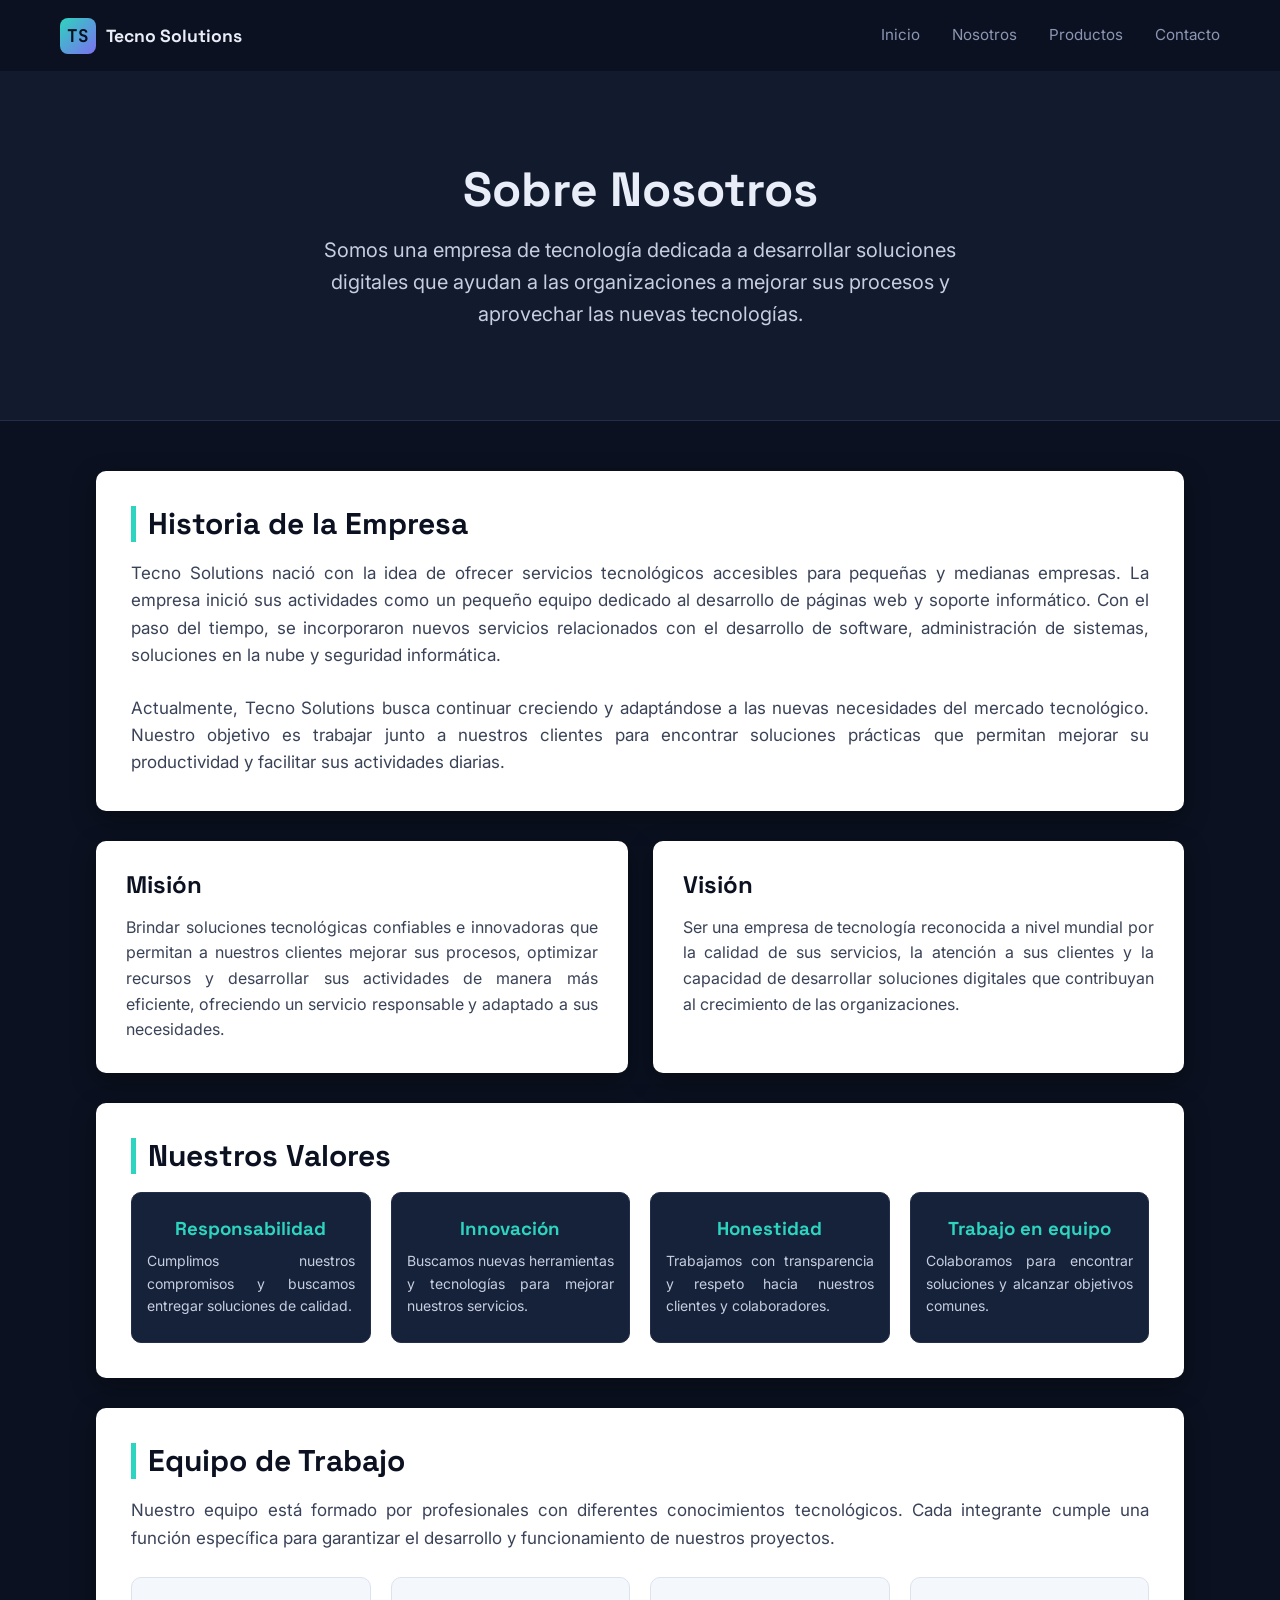
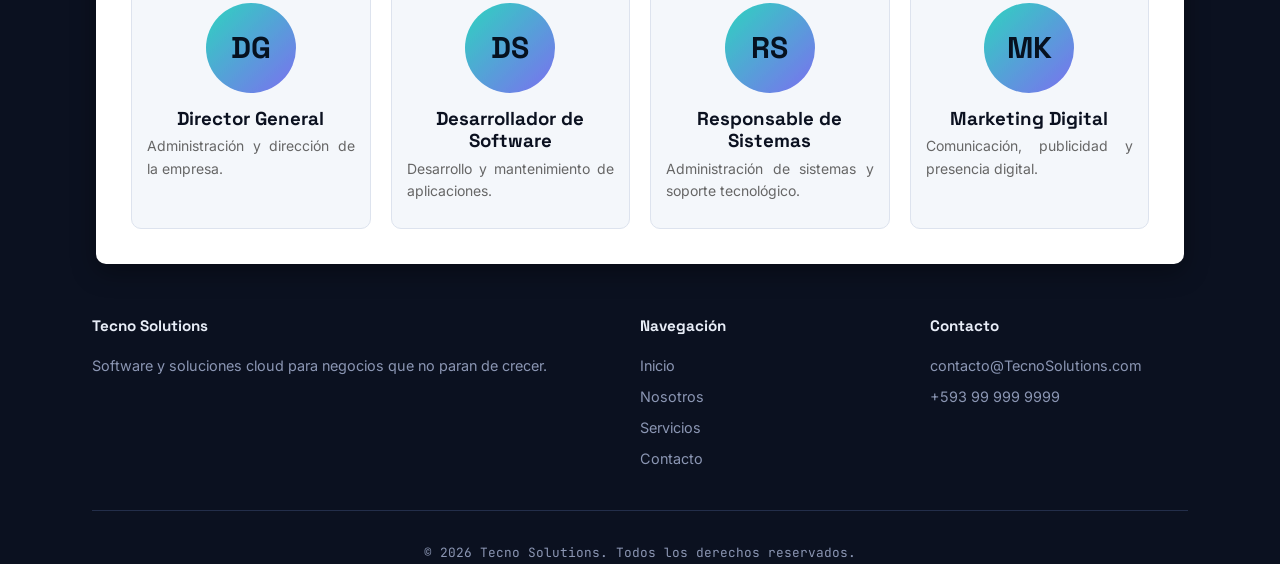
==== nosotros.html @ 28222edd "Modificacion y actualizacion archivos" ====
<!DOCTYPE html>
<html lang="es">
<head>
    <meta charset="UTF-8">
    <meta name="viewport" content="width=device-width, initial-scale=1.0">
    <meta name="description" content="Conoce nuestra empresa de tecnología, nuestra historia, misión, visión, valores y equipo de trabajo.">
    <title>Nosotros | Tecno Solutions</title>
   
    <link rel="stylesheet" href="assets/css/style.css">
</head>

<body>

    <header>
        <div class="container nav-wrapper">
            <a href="index.html" class="logo">
                <span class="logo-mark">TS</span>
                Tecno Solutions
            </a>
            <nav>
                <ul class="nav-menu">
                    <li><a href="index.html">Inicio</a></li>
                    <li><a href="nosotros.html">Nosotros</a></li>
                    <li><a href="productos.html">Productos</a></li>
                    <li><a href="contacto.html">Contacto</a></li>
                </ul>
            </nav>
        </div>
    </header>

    <section class="portada">

        <div>
            <h1>Sobre Nosotros</h1>

            <p>
                Somos una empresa de tecnología dedicada a desarrollar
                soluciones digitales que ayudan a las organizaciones a
                mejorar sus procesos y aprovechar las nuevas tecnologías.
            </p>
        </div>

    </section>

    <main class="contenedor">

        <section class="seccion">

            <h2>Historia de la Empresa</h2>

            <p>
                Tecno Solutions nació con la idea de ofrecer servicios
                tecnológicos accesibles para pequeñas y medianas empresas.
                La empresa inició sus actividades como un pequeño equipo
                dedicado al desarrollo de páginas web y soporte informático.
                Con el paso del tiempo, se incorporaron nuevos servicios
                relacionados con el desarrollo de software, administración
                de sistemas, soluciones en la nube y seguridad informática.
            </p>

            <br>

            <p>
                Actualmente, Tecno Solutions busca continuar creciendo y
                adaptándose a las nuevas necesidades del mercado tecnológico.
                Nuestro objetivo es trabajar junto a nuestros clientes para
                encontrar soluciones prácticas que permitan mejorar su
                productividad y facilitar sus actividades diarias.
            </p>

        </section>

        <div class="mision-vision">

            <section class="tarjeta">

                <h2>Misión</h2>

                <p>
                    Brindar soluciones tecnológicas confiables e innovadoras
                    que permitan a nuestros clientes mejorar sus procesos,
                    optimizar recursos y desarrollar sus actividades de manera
                    más eficiente, ofreciendo un servicio responsable y
                    adaptado a sus necesidades.
                </p>

            </section>

            <section class="tarjeta">

                <h2>Visión</h2>

                <p>
                    Ser una empresa de tecnología reconocida a nivel mundial
                    por la calidad de sus servicios, la atención a sus clientes
                    y la capacidad de desarrollar soluciones digitales que
                    contribuyan al crecimiento de las organizaciones.
                </p>

            </section>

        </div>

        <section class="seccion">

            <h2>Nuestros Valores</h2>

            <div class="valores">

                <div class="valor">
                    <h3>Responsabilidad</h3>
                    <p>
                        Cumplimos nuestros compromisos y buscamos entregar
                        soluciones de calidad.
                    </p>
                </div>

                <div class="valor">
                    <h3>Innovación</h3>
                    <p>
                        Buscamos nuevas herramientas y tecnologías para
                        mejorar nuestros servicios.
                    </p>
                </div>

                <div class="valor">
                    <h3>Honestidad</h3>
                    <p>
                        Trabajamos con transparencia y respeto hacia nuestros
                        clientes y colaboradores.
                    </p>
                </div>

                <div class="valor">
                    <h3>Trabajo en equipo</h3>
                    <p>
                        Colaboramos para encontrar soluciones y alcanzar
                        objetivos comunes.
                    </p>
                </div>

            </div>

        </section>

        <section class="seccion">

            <h2>Equipo de Trabajo</h2>

            <p>
                Nuestro equipo está formado por profesionales con diferentes
                conocimientos tecnológicos. Cada integrante cumple una función
                específica para garantizar el desarrollo y funcionamiento de
                nuestros proyectos.
            </p>

            <div class="equipo">

                <div class="miembro">

                    <div class="foto">
                        DG
                    </div>

                    <h3>Director General</h3>

                    <p>
                        Administración y dirección de la empresa.
                    </p>

                </div>

                <div class="miembro">

                    <div class="foto">
                        DS
                    </div>

                    <h3>Desarrollador de Software</h3>

                    <p>
                        Desarrollo y mantenimiento de aplicaciones.
                    </p>

                </div>

                <div class="miembro">

                    <div class="foto">
                        RS
                    </div>

                    <h3>Responsable de Sistemas</h3>

                    <p>
                        Administración de sistemas y soporte tecnológico.
                    </p>

                </div>

                <div class="miembro">

                    <div class="foto">
                        MK
                    </div>

                    <h3>Marketing Digital</h3>

                    <p>
                        Comunicación, publicidad y presencia digital.
                    </p>

                </div>

            </div>

        </section>

    </main>

    <footer class="container">
        <div class="footer-grid">
            <div>
                <h4>Tecno Solutions</h4>
                <p>Software y soluciones cloud para negocios que no paran de crecer.</p>
            </div>
            <div>
                <h4>Navegación</h4>
                <a href="index.html">Inicio</a>
                <a href="nosotros.html">Nosotros</a>
                <a href="productos.html">Servicios</a>
                <a href="contacto.html">Contacto</a>
            </div>
            <div>
                <h4>Contacto</h4>
                <a href="mailto:contacto@TecnoSolutions.com">contacto@TecnoSolutions.com</a>
                <a href="tel:+593999999999">+593 99 999 9999</a>
            </div>
        </div>
        <div class="footer-bottom">
            © 2026 Tecno Solutions. Todos los derechos reservados.
        </div>
    </footer>

</body>
</html>
---- assets/css/style.css ----
/* =========================================================
   NODEWAVE TECHNOLOGIES — style.css
   Hoja de estilos BASE COMPARTIDA para todo el sitio.
   Todos los integrantes usan este archivo. Si necesitas
   agregar estilos SOLO para tu página, añádelos al final,
   en la sección "ESTILOS ESPECÍFICOS" con un comentario
   indicando tu nombre y tu página.
   ========================================================= */

@import url('https://fonts.googleapis.com/css2?family=Space+Grotesk:wght@500;600;700&family=Inter:wght@400;500;600&family=JetBrains+Mono:wght@400;500&display=swap');

:root {
  /* Paleta */
  --bg-primary: #0B1120;
  --bg-secondary: #121A2E;
  --bg-panel: #16213A;
  --border-subtle: #232E4A;
  --accent-teal: #2DD4BF;
  --accent-violet: #7C6FF0;
  --text-primary: #E8EDF7;
  --text-muted: #8B96B3;

  /* Tipografía */
  --font-display: 'Space Grotesk', sans-serif;
  --font-body: 'Inter', sans-serif;
  --font-mono: 'JetBrains Mono', monospace;

  /* Espaciado */
  --space-xs: 0.5rem;
  --space-sm: 1rem;
  --space-md: 2rem;
  --space-lg: 4rem;
  --space-xl: 6rem;

  --radius: 10px;
  --shadow-card: 0 8px 24px rgba(0, 0, 0, 0.35);
}

/* ---------- Reset básico ---------- */
* {
  margin: 0;
  padding: 0;
  box-sizing: border-box;
}

html {
  scroll-behavior: smooth;
}

body {
  background-color: var(--bg-primary);
  color: var(--text-primary);
  font-family: var(--font-body);
  line-height: 1.6;
}

img {
  max-width: 100%;
  display: block;
}

a {
  color: inherit;
  text-decoration: none;
}

ul {
  list-style: none;
}

h1, h2, h3 {
  font-family: var(--font-display);
  font-weight: 700;
  line-height: 1.2;
}

.eyebrow {
  font-family: var(--font-mono);
  font-size: 0.8rem;
  letter-spacing: 0.08em;
  color: var(--accent-teal);
  text-transform: uppercase;
}

.container {
  max-width: 1160px;
  margin: 0 auto;
  padding: 0 var(--space-md);
}

/* ---------- Botones ---------- */
.btn {
  display: inline-block;
  padding: 0.85rem 1.6rem;
  border-radius: var(--radius);
  font-family: var(--font-body);
  font-weight: 600;
  font-size: 0.95rem;
  border: 1px solid transparent;
  cursor: pointer;
  transition: transform 0.15s ease, background-color 0.15s ease, border-color 0.15s ease;
}

.btn-primary {
  background-color: var(--accent-teal);
  color: #05221D;
}

.btn-primary:hover {
  background-color: #24bfab;
  transform: translateY(-2px);
}

.btn-outline {
  background-color: transparent;
  color: var(--text-primary);
  border-color: var(--border-subtle);
}

.btn-outline:hover {
  border-color: var(--accent-teal);
  color: var(--accent-teal);
  transform: translateY(-2px);
}

/* ---------- Header / Navegación ---------- */
.site-header {
  position: sticky;
  top: 0;
  z-index: 10;
  background-color: rgba(11, 17, 32, 0.92);
  backdrop-filter: blur(6px);
  border-bottom: 1px solid var(--border-subtle);
}

.nav-wrapper {
  display: flex;
  align-items: center;
  justify-content: space-between;
  padding: 1.1rem 0;
}

.logo {
  display: flex;
  align-items: center;
  gap: 0.6rem;
  font-family: var(--font-display);
  font-size: 1.1rem;
  font-weight: 700;
}

.logo-mark {
  display: flex;
  align-items: center;
  justify-content: center;
  width: 36px;
  height: 36px;
  border-radius: 8px;
  background: linear-gradient(135deg, var(--accent-teal), var(--accent-violet));
  color: #06111F;
  font-family: var(--font-mono);
  font-weight: 700;
}

.nav-menu {
  display: flex;
  gap: var(--space-md);
}

.nav-menu a {
  font-size: 0.95rem;
  color: var(--text-muted);
  padding: 0.4rem 0;
  border-bottom: 2px solid transparent;
  transition: color 0.15s ease, border-color 0.15s ease;
}

.nav-menu a:hover,
.nav-menu a.active {
  color: var(--text-primary);
  border-bottom-color: var(--accent-teal);
}

/* ---------- Footer ---------- */
.site-footer {
  border-top: 1px solid var(--border-subtle);
  padding: var(--space-lg) 0 var(--space-md);
  margin-top: var(--space-xl);
}

.footer-grid {
  display: grid;
  grid-template-columns: 2fr 1fr 1fr;
  gap: var(--space-md);
  margin-bottom: var(--space-md);
}

.footer-grid h4 {
  font-family: var(--font-display);
  font-size: 0.95rem;
  margin-bottom: var(--space-sm);
  color: var(--text-primary);
}

.footer-grid p,
.footer-grid a {
  color: var(--text-muted);
  font-size: 0.9rem;
  display: block;
  margin-bottom: 0.5rem;
}

.footer-grid a:hover {
  color: var(--accent-teal);
}

.footer-bottom {
  text-align: center;
  font-size: 0.8rem;
  color: var(--text-muted);
  padding-top: var(--space-md);
  border-top: 1px solid var(--border-subtle);
  font-family: var(--font-mono);
}

/* ---------- Responsive (base) ---------- */
@media (max-width: 768px) {
  .nav-menu {
    gap: var(--space-sm);
    flex-wrap: wrap;
  }

  .footer-grid {
    grid-template-columns: 1fr;
  }
}

/* =========================================================
   ESTILOS ESPECÍFICOS POR PÁGINA
   Cada integrante agrega su bloque aquí abajo con su nombre.
   ========================================================= */

/* ---- INDEX (Persona 1) ---- */

.hero {
  padding: var(--space-xl) 0;
}

.hero-grid {
  display: flex;
  align-items: center;
  gap: var(--space-lg);
}

.hero-text {
  flex: 1;
}

.hero-text h1 {
  font-size: 2.6rem;
  margin: var(--space-sm) 0 var(--space-sm);
}

.hero-text p {
  color: var(--text-muted);
  font-size: 1.05rem;
  max-width: 480px;
  margin-bottom: var(--space-md);
}

.hero-actions {
  display: flex;
  gap: var(--space-sm);
}

/* Panel tipo terminal — elemento distintivo del diseño */
.terminal {
  flex: 1;
  background-color: var(--bg-secondary);
  border: 1px solid var(--border-subtle);
  border-radius: var(--radius);
  box-shadow: var(--shadow-card);
  overflow: hidden;
}

.terminal-bar {
  display: flex;
  align-items: center;
  gap: 0.4rem;
  padding: 0.7rem 1rem;
  background-color: var(--bg-panel);
  border-bottom: 1px solid var(--border-subtle);
}

.terminal-dot {
  width: 10px;
  height: 10px;
  border-radius: 50%;
  background-color: var(--border-subtle);
}

.terminal-body {
  padding: 1.4rem;
  font-family: var(--font-mono);
  font-size: 0.85rem;
  color: var(--text-muted);
}

.terminal-body .line {
  margin-bottom: 0.6rem;
}

.terminal-body .prompt {
  color: var(--accent-teal);
}

.terminal-body .result {
  color: var(--text-primary);
}

.section-title {
  text-align: center;
  max-width: 560px;
  margin: 0 auto var(--space-lg);
}

.section-title h2 {
  font-size: 1.9rem;
  margin-top: var(--space-xs);
}

.section-title p {
  color: var(--text-muted);
  margin-top: var(--space-xs);
}

.destacados {
  padding: var(--space-xl) 0;
}

.card-grid {
  display: grid;
  grid-template-columns: repeat(3, 1fr);
  gap: var(--space-md);
}

.service-card {
  background-color: var(--bg-secondary);
  border: 1px solid var(--border-subtle);
  border-radius: var(--radius);
  padding: var(--space-md);
  transition: transform 0.18s ease, border-color 0.18s ease;
}

.service-card:hover {
  transform: translateY(-4px);
  border-color: var(--accent-teal);
}

.service-icon {
  width: 44px;
  height: 44px;
  display: flex;
  align-items: center;
  justify-content: center;
  border-radius: 8px;
  background-color: var(--bg-panel);
  font-family: var(--font-mono);
  color: var(--accent-teal);
  margin-bottom: var(--space-sm);
}

.service-card h3 {
  font-size: 1.1rem;
  margin-bottom: 0.5rem;
}

.service-card p {
  color: var(--text-muted);
  font-size: 0.9rem;
}

.cta-band {
  background-color: var(--bg-secondary);
  border: 1px solid var(--border-subtle);
  border-radius: var(--radius);
  padding: var(--space-lg);
  text-align: center;
  margin: var(--space-xl) 0;
}

.cta-band h2 {
  font-size: 1.7rem;
  margin-bottom: var(--space-sm);
}

.cta-band p {
  color: var(--text-muted);
  margin-bottom: var(--space-md);
}

@media (max-width: 768px) {
  .hero-grid {
    flex-direction: column;
  }

  .hero-text h1 {
    font-size: 2rem;
  }

  .card-grid {
    grid-template-columns: 1fr;
  }
}

/* ---- NOSOTROS (Persona 2) ---- */

.portada {
  background-color: var(--bg-secondary);
  border-bottom: 1px solid var(--border-subtle);
  min-height: 350px;
  display: flex;
  justify-content: center;
  align-items: center;
  text-align: center;
  padding: 40px 20px;
}

.portada h1 {
  font-size: 48px;
  margin-bottom: 15px;
}

.portada p {
  font-size: 20px;
  max-width: 700px;
  margin: auto;
  color: #C6CEE0;
}

.contenedor {
  width: 85%;
  max-width: 1100px;
  margin: 50px auto;
}

.seccion {
  background-color: #ffffff;
  padding: 35px;
  margin-bottom: 30px;
  border-radius: var(--radius);
  box-shadow: var(--shadow-card);
}

.seccion h2 {
  color: var(--bg-primary);
  font-size: 30px;
  margin-bottom: 18px;
  border-left: 5px solid var(--accent-teal);
  padding-left: 12px;
}

.seccion p {
  font-size: 17px;
  text-align: justify;
  color: #3A4257;
}

.mision-vision {
  display: grid;
  grid-template-columns: 1fr 1fr;
  gap: 25px;
  margin-bottom: 30px;
}

.tarjeta {
  background-color: #ffffff;
  padding: 30px;
  border-radius: var(--radius);
  box-shadow: var(--shadow-card);
}

.tarjeta h2 {
  color: var(--bg-primary);
  margin-bottom: 15px;
}

.tarjeta p {
  text-align: justify;
  color: #3A4257;
}

.valores {
  display: grid;
  grid-template-columns: repeat(4, 1fr);
  gap: 20px;
}

.valor {
  background-color: var(--bg-panel);
  border: 1px solid var(--border-subtle);
  padding: 25px 15px;
  border-radius: var(--radius);
  text-align: center;
  transition: transform 0.18s ease, border-color 0.18s ease;
}

.valor:hover {
  transform: translateY(-4px);
  border-color: var(--accent-teal);
}

.valor h3 {
  color: var(--accent-teal);
  margin-bottom: 10px;
}

.valor p {
  font-size: 14px;
  color: #C6CEE0;
}

.equipo {
  display: grid;
  grid-template-columns: repeat(4, 1fr);
  gap: 20px;
  margin-top: 25px;
}

.miembro {
  background-color: #f4f7fb;
  padding: 25px 15px;
  border-radius: var(--radius);
  text-align: center;
  border: 1px solid #dde3ee;
  transition: transform 0.18s ease, border-color 0.18s ease;
}

.miembro:hover {
  transform: translateY(-4px);
  border-color: var(--accent-teal);
}

.miembro .foto {
  width: 90px;
  height: 90px;
  background: linear-gradient(135deg, var(--accent-teal), var(--accent-violet));
  border-radius: 50%;
  margin: 0 auto 15px;
  display: flex;
  justify-content: center;
  align-items: center;
  color: #06111F;
  font-family: var(--font-display);
  font-size: 30px;
  font-weight: 700;
}

.miembro h3 {
  color: var(--bg-primary);
  margin-bottom: 5px;
}

.miembro p {
  font-size: 14px;
  color: #666;
}

@media (max-width: 800px) {
  .mision-vision {
    grid-template-columns: 1fr;
  }

  .valores {
    grid-template-columns: 1fr 1fr;
  }

  .equipo {
    grid-template-columns: 1fr 1fr;
  }
}

@media (max-width: 500px) {
  .valores,
  .equipo {
    grid-template-columns: 1fr;
  }

  .contenedor {
    width: 92%;
  }

  .seccion {
    padding: 25px;
  }
}

/* ---- PRODUCTOS / SERVICIOS (Persona 3) ---- */
/* Agrega aquí tus estilos específicos */

/* ---- CONTACTO (Persona 4) ---- */
/* Agrega aquí tus estilos específicos */
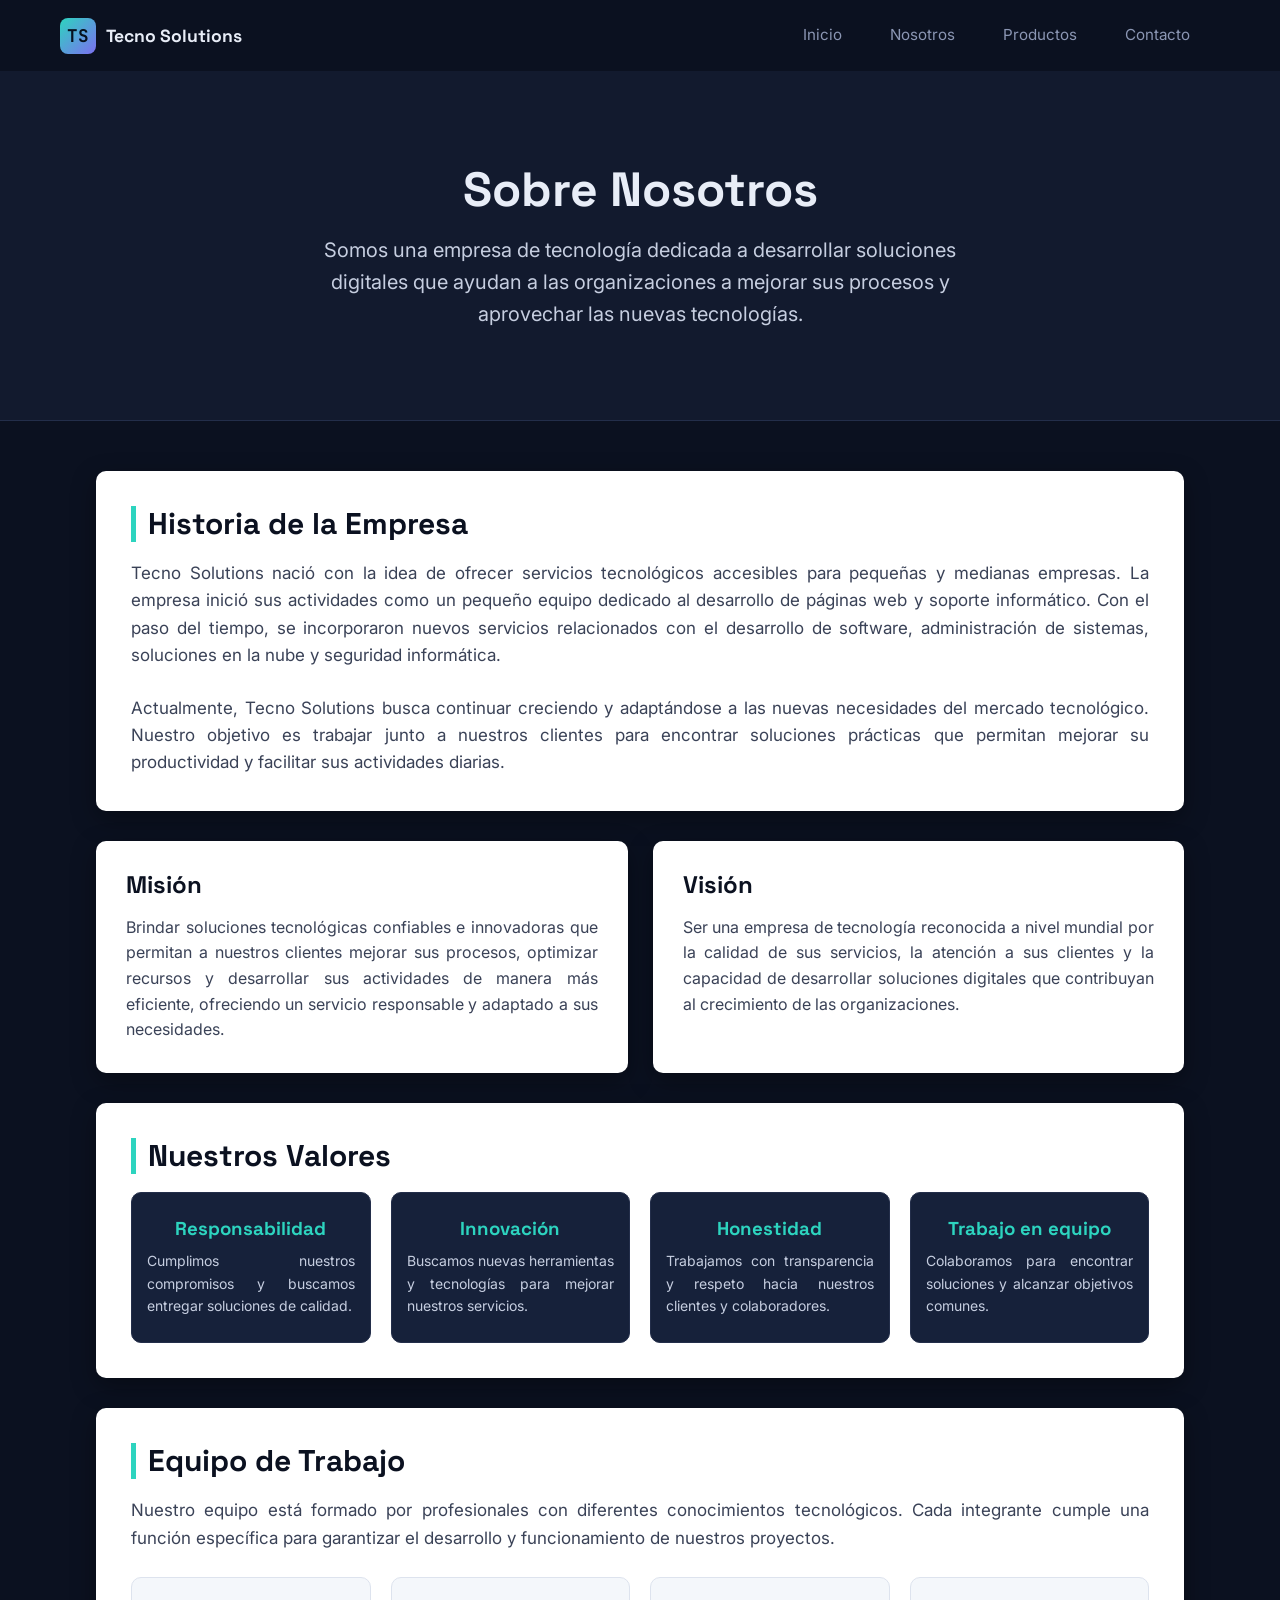
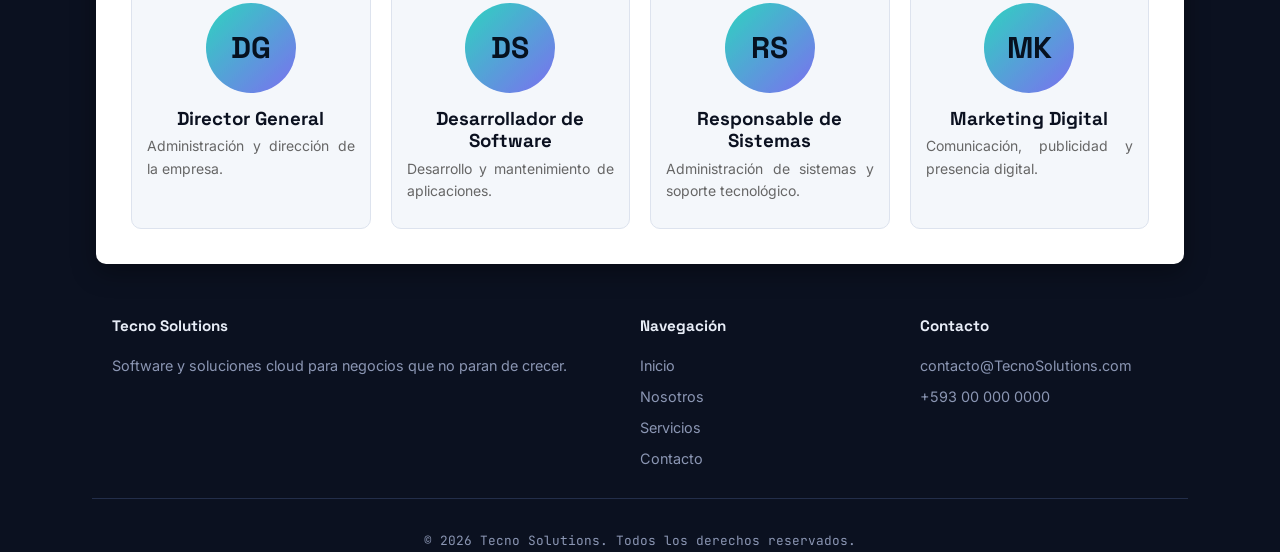
==== commit 222a0371: "Modificaciones finales" ====
--- a/nosotros.html
+++ b/nosotros.html
@@ -234,7 +234,7 @@
             <div>
                 <h4>Contacto</h4>
                 <a href="mailto:contacto@TecnoSolutions.com">contacto@TecnoSolutions.com</a>
-                <a href="tel:+593999999999">+593 99 999 9999</a>
+                <a href="tel:+593000000000">+593 00 000 0000</a>
             </div>
         </div>
         <div class="footer-bottom">
--- a/assets/css/style.css
+++ b/assets/css/style.css
@@ -1,8 +1,8 @@
 /* =========================================================
-   NODEWAVE TECHNOLOGIES — style.css
+   Tecno Solutions — style.css
    Hoja de estilos BASE COMPARTIDA para todo el sitio.
-   Todos los integrantes usan este archivo. Si necesitas
-   agregar estilos SOLO para tu página, añádelos al final,
+   Todos los integrantes usan este archivo. Si necesitan
+   agregar estilos SOLO para su página, los añade donde les corresponda,
    en la sección "ESTILOS ESPECÍFICOS" con un comentario
    indicando tu nombre y tu página.
    ========================================================= */
@@ -36,7 +36,6 @@
   --shadow-card: 0 8px 24px rgba(0, 0, 0, 0.35);
 }
 
-/* ---------- Reset básico ---------- */
 * {
   margin: 0;
   padding: 0;
@@ -101,23 +100,23 @@
   transition: transform 0.15s ease, background-color 0.15s ease, border-color 0.15s ease;
 }
 
-.btn-primary {
+.btn-solicitar {
   background-color: var(--accent-teal);
   color: #05221D;
 }
 
-.btn-primary:hover {
+.btn-solicitar:hover {
   background-color: #24bfab;
   transform: translateY(-2px);
 }
 
-.btn-outline {
+.btn-online {
   background-color: transparent;
   color: var(--text-primary);
   border-color: var(--border-subtle);
 }
 
-.btn-outline:hover {
+.btn-online:hover {
   border-color: var(--accent-teal);
   color: var(--accent-teal);
   transform: translateY(-2px);
@@ -240,7 +239,9 @@
    Cada integrante agrega su bloque aquí abajo con su nombre.
    ========================================================= */
 
-/* ---- INDEX (Persona 1) ---- */
+/* ---- INDEX (Jonathan Leonel Verdesoto) ---- */
+/* Agrega aquí tus estilos específicos */
+
 
 .hero {
   padding: var(--space-xl) 0;
@@ -273,7 +274,7 @@
   gap: var(--space-sm);
 }
 
-/* Panel tipo terminal — elemento distintivo del diseño */
+/* Panel tipo terminal ( agregado con mucho esfuerzo en base a investigacion ya que se visualiza un diseño muy profesional*/
 .terminal {
   flex: 1;
   background-color: var(--bg-secondary);
@@ -413,7 +414,9 @@
   }
 }
 
-/* ---- NOSOTROS (Persona 2) ---- */
+/* ---- NOSOTROS (Jeffersn Torres Villamar) ---- */
+/* Agrega aquí tus estilos específicos */
+
 
 .portada {
   background-color: var(--bg-secondary);
@@ -595,8 +598,504 @@
   }
 }
 
-/* ---- PRODUCTOS / SERVICIOS (Persona 3) ---- */
+/* ---- PRODUCTOS  (Sara Naranjo Naranjo) ---- */
 /* Agrega aquí tus estilos específicos */
 
-/* ---- CONTACTO (Persona 4) ---- */
-/* Agrega aquí tus estilos específicos */+.nombre-tienda {
+  text-align: center;
+  font-family: var(--font-display);
+  font-size: 1.8rem;
+  padding: var(--space-lg) 0 0;
+}
+ 
+.titulo-seccion {
+  text-align: center;
+  font-family: var(--font-display);
+  font-size: 2.2rem;
+  padding: var(--space-sm) 0 var(--space-lg);
+}
+ 
+.product-grid {
+  display: grid;
+  grid-template-columns: repeat(3, 1fr);
+  gap: var(--space-md);
+  max-width: 1160px;
+  margin: 0 auto var(--space-xl);
+  padding: 0 var(--space-md);
+}
+ 
+.producto {
+  align-items: center;
+  background-color: var(--bg-secondary);
+  border: 1px solid var(--border-subtle);
+  border-radius: var(--radius);
+  overflow: hidden;
+  display: flex;
+  flex-direction: column;
+  box-shadow: var(--shadow-card);
+  transition: transform 0.2s ease, border-color 0.2s ease, box-shadow 0.2s ease;
+}
+ 
+.producto:hover {
+  transform: translateY(-6px);
+  border-color: var(--accent-teal);
+  box-shadow: 0 14px 32px rgba(0, 0, 0, 0.45);
+}
+ 
+.producto img {
+  width: 100%;
+  height: 190px;
+  object-fit: cover;
+  background-color: var(--bg-panel);
+}
+ 
+.producto h3 {
+  font-size: 1.05rem;
+  font-weight: 600;
+  padding: var(--space-md) var(--space-md) 0;
+  text-align: left;
+}
+ 
+.producto .precio {
+  display: inline-block;
+  margin: var(--space-sm) var(--space-md) 0;
+  padding: 0.3rem 0.8rem;
+  border-radius: 999px;
+  background-color: rgba(45, 212, 191, 0.12);
+  font-family: var(--font-mono);
+  color: var(--accent-teal);
+  font-size: 0.9rem;
+  font-weight: 600;
+}
+ 
+.btn-comprar {
+  margin: var(--space-md);
+  margin-top: var(--space-sm);
+  padding: 0.75rem 1.4rem;
+  border-radius: var(--radius);
+  background-color: var(--accent-teal);
+  color: #05221D;
+  font-family: var(--font-body);
+  font-weight: 600;
+  font-size: 0.9rem;
+  border: none;
+  cursor: pointer;
+  transition: transform 0.15s ease, background-color 0.15s ease;
+}
+ 
+.btn-comprar:hover {
+  background-color: #24bfab;
+  transform: translateY(-2px);
+}
+ 
+/* ---- CONTACTO (Paolo Cuisana) ---- */
+/* Agrega aquí tus estilos específicos */
+ 
+.contacto-hero {
+  padding: var(--space-lg) 0 var(--space-md);
+  text-align: center;
+}
+ 
+.contacto-hero h1 {
+  font-size: 2.4rem;
+  margin-top: var(--space-xs);
+}
+ 
+.contacto-hero p {
+  color: var(--text-muted);
+  max-width: 560px;
+  margin: var(--space-sm) auto 0;
+}
+ 
+.contacto-grid {
+  display: grid;
+  grid-template-columns: 1fr 1.2fr;
+  gap: var(--space-lg);
+  padding: var(--space-md) 0 var(--space-xl);
+}
+ 
+
+.contacto-info-list {
+  display: flex;
+  flex-direction: column;
+  gap: var(--space-sm);
+  margin-bottom: var(--space-md);
+}
+ 
+.contacto-item {
+  display: flex;
+  align-items: flex-start;
+  gap: var(--space-sm);
+  background-color: var(--bg-secondary);
+  border: 1px solid var(--border-subtle);
+  border-radius: var(--radius);
+  padding: var(--space-sm) var(--space-md);
+  transition: border-color 0.18s ease, transform 0.18s ease;
+}
+ 
+.contacto-item:hover {
+  border-color: var(--accent-teal);
+  transform: translateY(-3px);
+}
+ 
+.contacto-icon {
+  flex-shrink: 0;
+  width: 40px;
+  height: 40px;
+  display: flex;
+  align-items: center;
+  justify-content: center;
+  border-radius: 8px;
+  background-color: var(--bg-panel);
+  font-size: 1.1rem;
+}
+ 
+.contacto-item h3 {
+  font-size: 0.95rem;
+  margin-bottom: 0.2rem;
+}
+ 
+.contacto-item p,
+.contacto-item a {
+  font-size: 0.9rem;
+  color: var(--text-muted);
+  display: block;
+}
+ 
+.contacto-item a:hover {
+  color: var(--accent-teal);
+}
+ 
+.contacto-mapa {
+  border-radius: var(--radius);
+  overflow: hidden;
+  border: 1px solid var(--border-subtle);
+  box-shadow: var(--shadow-card);
+}
+ 
+.contacto-mapa img {
+  width: 100%;
+  height: 220px;
+  object-fit: cover;
+}
+ 
+/* Columna derecha: formulario visual */
+.contacto-form-panel {
+  background-color: var(--bg-secondary);
+  border: 1px solid var(--border-subtle);
+  border-radius: var(--radius);
+  box-shadow: var(--shadow-card);
+  padding: var(--space-lg);
+}
+ 
+.contacto-form-panel h2 {
+  font-size: 1.4rem;
+  margin-bottom: var(--space-xs);
+}
+ 
+.contacto-form-panel > p {
+  color: var(--text-muted);
+  font-size: 0.9rem;
+  margin-bottom: var(--space-md);
+}
+ 
+.form-group {
+  margin-bottom: var(--space-md);
+}
+ 
+.form-group label {
+  display: block;
+  font-size: 0.85rem;
+  color: var(--text-muted);
+  margin-bottom: 0.4rem;
+}
+ 
+.form-group input,
+.form-group select,
+.form-group textarea {
+  width: 100%;
+  background-color: var(--bg-primary);
+  border: 1px solid var(--border-subtle);
+  border-radius: 8px;
+  padding: 0.75rem 1rem;
+  color: var(--text-primary);
+  font-family: var(--font-body);
+  font-size: 0.95rem;
+  transition: border-color 0.15s ease;
+}
+ 
+.form-group input:focus,
+.form-group select:focus,
+.form-group textarea:focus {
+  outline: none;
+  border-color: var(--accent-teal);
+}
+ 
+.form-group textarea {
+  resize: vertical;
+  min-height: 120px;
+}
+ 
+.form-row {
+  display: flex;
+  gap: var(--space-sm);
+}
+ 
+.form-row .form-group {
+  flex: 1;
+}
+ 
+ 
+/* =========================================================
+   RESPONSIVE — breakpoints únicos para todo el sitio
+   Tablet (≤1024px) → Tablet chica / mobile ancho (≤768px)
+   → Celular (≤600px, navbar en columna)
+   ========================================================= */
+ 
+/* ---------- Tablet (≤1024px): grids pasan a 2 columnas ---------- */
+@media (max-width: 1024px) {
+  .card-grid,
+  .product-grid,
+  .valores,
+  .equipo {
+    grid-template-columns: 1fr 1fr;
+  }
+ 
+  .footer-grid {
+    grid-template-columns: 1fr 1fr;
+  }
+}
+
+  .nav-menu {
+    margin-right: 30px;
+    flex-direction: right;
+    width: 100%;
+    gap: 3.0rem;
+  }
+ 
+/* ---------- Mobile ancho / tablet vertical (≤768px) ---------- */
+@media (max-width: 768px) {
+  .hero-grid {
+    flex-direction: column;
+  }
+ 
+  .hero-text h1 {
+    font-size: 2rem;
+  }
+ 
+  .mision-vision {
+    grid-template-columns: 1fr;
+  }
+ 
+  .card-grid,
+  .product-grid,
+  .valores,
+  .equipo {
+    grid-template-columns: 1fr;
+  }
+ 
+  .contacto-grid {
+    grid-template-columns: 1fr;
+  }
+ 
+  .footer-grid {
+    grid-template-columns: 1fr;
+  }
+ 
+  .contenedor {
+    width: 92%;
+  }
+}
+ 
+/* ---------- Celular (≤600px): navbar en columna ---------- */
+@media (max-width: 600px) {
+  .nav-wrapper {
+    flex-direction: column;
+    align-items: flex-start;
+    gap: 1rem;
+    padding: 1rem 0;
+  }
+ 
+  .nav-menu {
+    flex-direction: column;
+    width: 100%;
+    gap: 0.5rem;
+  }
+ 
+  .nav-menu a {
+    display: block;
+    width: 100%;
+    padding: 0.6rem 0;
+    border-bottom: 1px solid var(--border-subtle);
+  }
+ 
+  .nav-menu a:hover,
+  .nav-menu a.active {
+    border-bottom-color: var(--accent-teal);
+  }
+ 
+  .portada h1 {
+    font-size: 32px;
+  }
+ 
+  .portada p {
+    font-size: 16px;
+  }
+ 
+  .seccion,
+  .tarjeta {
+    padding: 22px;
+  }
+ 
+  .seccion h2,
+  .tarjeta h2 {
+    font-size: 24px;
+  }
+ 
+  .nombre-tienda {
+    font-size: 1.4rem;
+  }
+ 
+  .titulo-seccion {
+    font-size: 1.7rem;
+  }
+ 
+  .form-row {
+    flex-direction: column;
+    gap: 0;
+  }
+ 
+  .contacto-form-panel {
+    padding: var(--space-md);
+  }
+}
+
+
+
+
+/* =========================================================
+   RESPONSIVE — unicos para todo el sitio
+   ========================================================= */
+ 
+/* ---------- Tablet (≤1024px): grids pasan a 2 columnas ---------- */
+@media (max-width: 1024px) {
+  .card-grid,
+  .product-grid,
+  .valores,
+  .equipo {
+    grid-template-columns: 1fr 1fr;
+  }
+ 
+  .footer-grid {
+    grid-template-columns: 1fr 1fr;
+  }
+}
+ 
+/* ---------- Mobile ancho / tablet vertical (≤768px) ---------- */
+@media (max-width: 768px) {
+  .hero-grid {
+    flex-direction: column;
+  }
+ 
+  .hero-text h1 {
+    font-size: 2rem;
+  }
+ 
+  .mision-vision {
+    grid-template-columns: 1fr;
+  }
+ 
+  .card-grid,
+  .product-grid,
+  .valores,
+  .equipo {
+    grid-template-columns: 1fr;
+  }
+ 
+  .footer-grid {
+    grid-template-columns: 1fr;
+  }
+ 
+  .contenedor {
+    width: 92%;
+  }
+}
+ 
+/* ---------- Celular (≤600px): navbar en columna ---------- */
+@media (max-width: 600px) {
+  .nav-wrapper {
+    flex-direction: column;
+    align-items: center;
+    gap: 1rem;
+    padding: 1rem 0;
+  }
+ 
+  .nav-menu {
+    flex-direction: column;
+    width: 100%;
+    gap: 0.5rem;
+  }
+ 
+  .nav-menu a {
+    display: block;
+    width: 100%;
+    padding: 0.6rem 0;
+    border-bottom: 1px solid var(--border-subtle);
+    text-align: center;
+  }
+ 
+  .nav-menu a:hover,
+  .nav-menu a.active {
+    border-bottom-color: var(--accent-teal);
+  }
+ 
+  .portada h1 {
+    font-size: 32px;
+  }
+ 
+  .portada p {
+    font-size: 16px;
+  }
+ 
+  .seccion,
+  .tarjeta {
+    padding: 22px;
+  }
+ 
+  .seccion h2,
+  .tarjeta h2 {
+    font-size: 24px;
+  }
+ 
+  .nombre-tienda {
+    font-size: 1.4rem;
+  }
+ 
+  .titulo-seccion {
+    font-size: 1.7rem;
+  }
+}
+  
+  .hero-actions {
+    flex-direction: column;
+    align-items: center;
+    gap: 0.6rem;
+  }
+
+  .hero-text {  
+    margin: 20px;
+    text-align: center;
+  }
+
+  .service-card {
+    margin-left: 20px;
+    margin-right: 20px;
+  }
+
+  .cta-band {
+    margin-top: 2px;
+  }
+
+  .footer-grid {
+    margin: 20px;
+  }
